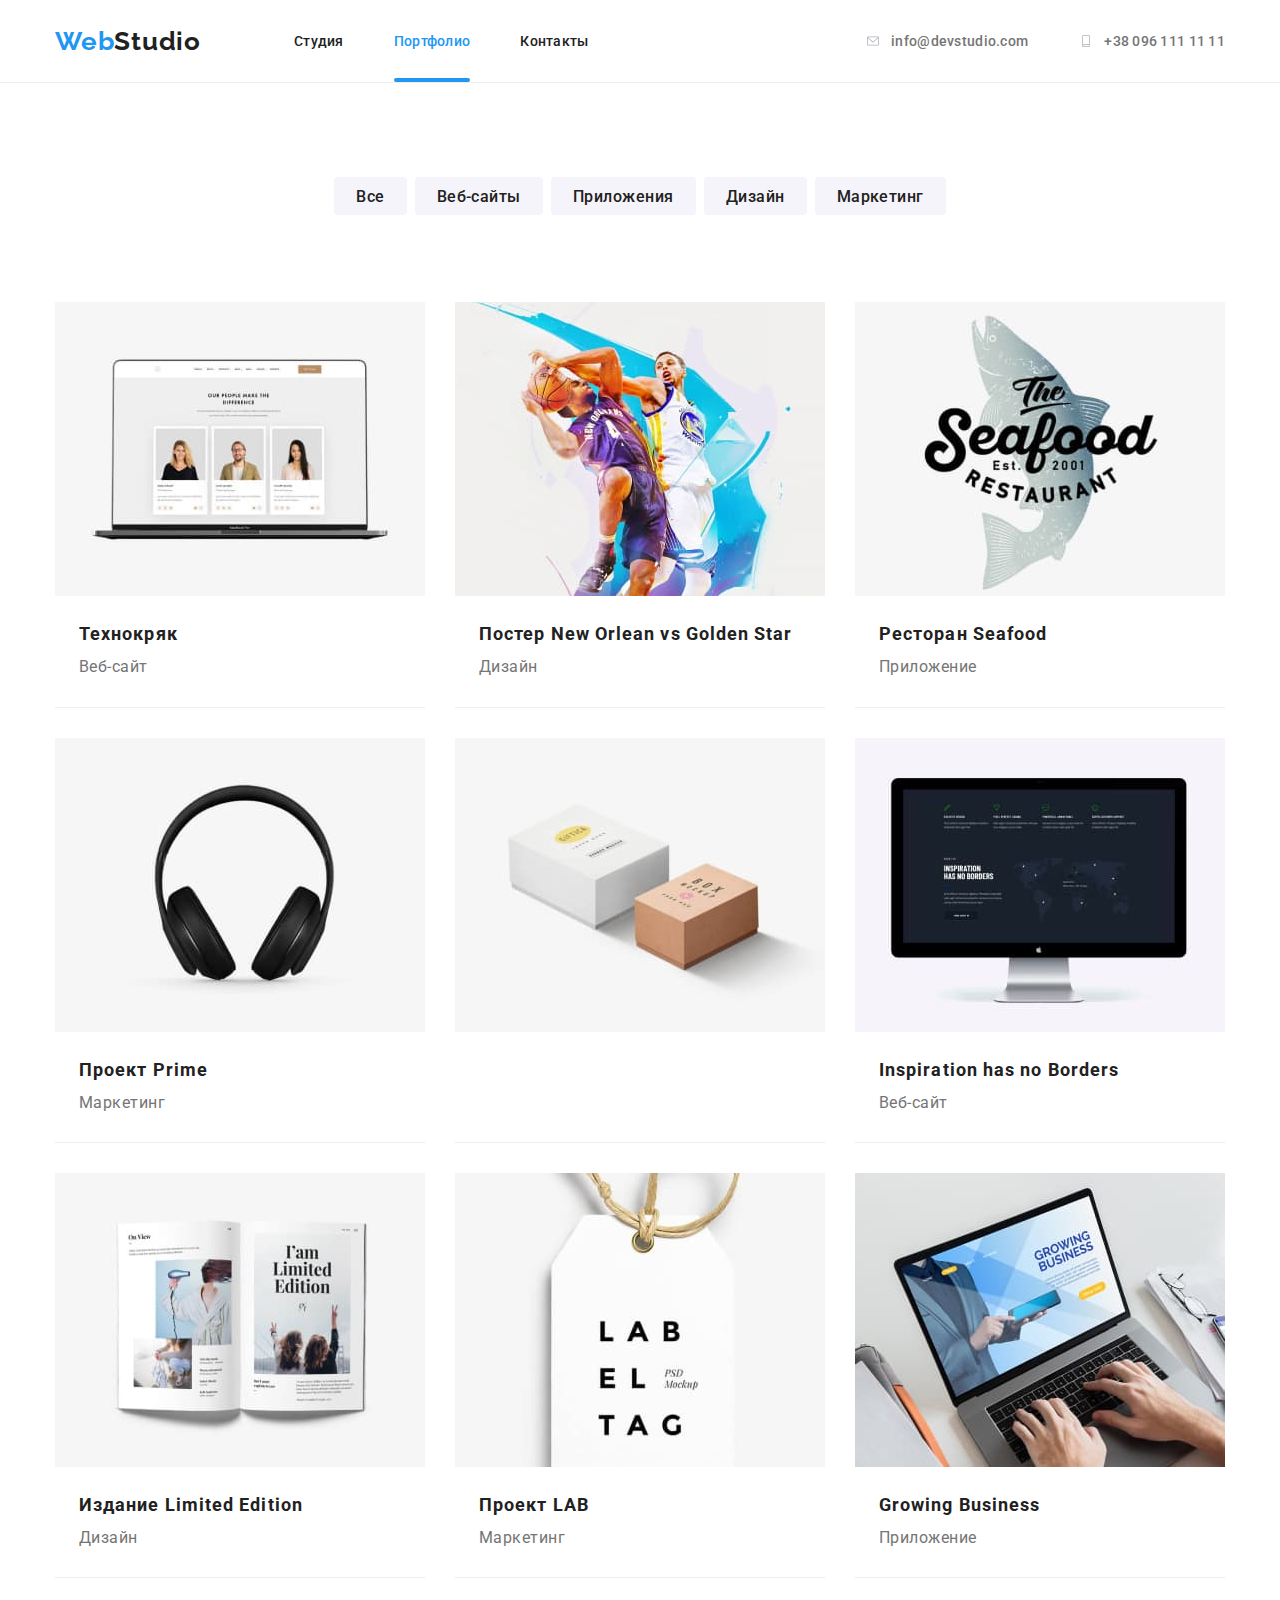
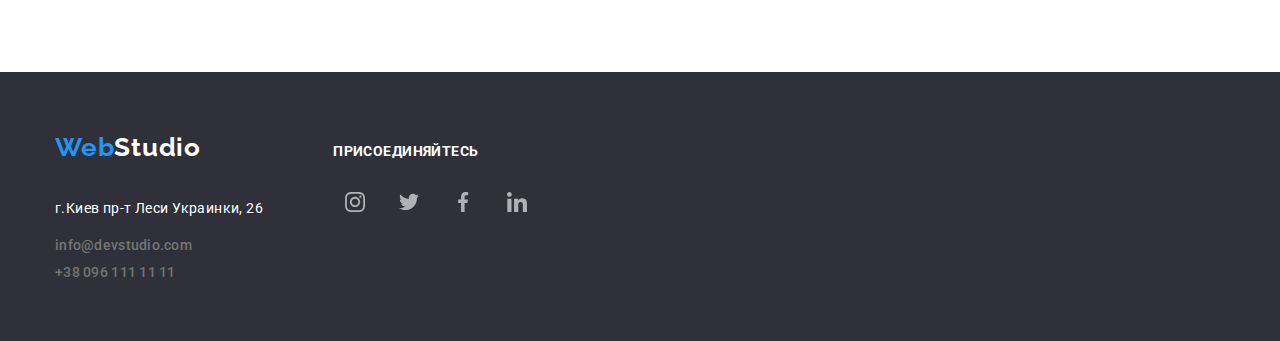
==== portfolio.html @ b76f20f3 "created basics, added svg" ====
<!DOCTYPE html>
<html lang="en">

<head>
  <meta charset="UTF-8">
  <meta http-equiv="X-UA-Compatible" content="IE=edge">
  <meta name="viewport" content="width=device-width, initial-scale=1.0">
  <title>Portfolio</title>
  <link rel="preconnect" href="https://fonts.gstatic.com">
  <link href="https://fonts.googleapis.com/css2?family=Raleway:wght@700&family=Roboto:wght@400;500;700;900&display=swap"
    rel="stylesheet">
  <link rel="stylesheet" href="https://cdnjs.cloudflare.com/ajax/libs/modern-normalize/1.0.0/modern-normalize.min.css">
  <link rel="stylesheet" href="./css/styles.css">

</head>

<body>
  <!-- ==========HEADER========== -->
  <header class="header">
    <div class="container">
      <!-- =============HEADER-NAVIGATION============= -->
      <nav class="site-nav">
        <a class="header-logo link" href="./index.html"><span class="accent-logo">Web</span>Studio</a>
        <ul class="site-nav-list list">
          <li class="site-nav-list-item"><a href="./index.html" class="site-nav-list-link link">Студия</a>
          </li>
          <li class="site-nav-list-item"><a href="./portfolio.html"
              class="site-nav-list-link link current">Портфолио</a>
          </li>
          <li class="site-nav-list-item"><a href="" class="site-nav-list-link link">Контакты</a></li>
        </ul>
      </nav>
      <!--=============HEADER-CONTACTS-NAV=================-->
      <div>
        <ul class="contacts-nav list">
          <li class="contacts-nav-item" lang="en"><a class="contacts-nav-link link"
              href="mailto:info@devstudio.com">info@devstudio.com
              <svg class="icon-envelope">
                <use href="./img/icons.svg#envelope"></use>
              </svg>
            </a></li>
          <li class="contacts-nav-item"><a class="contacts-nav-link link" href="tel:+380961111111">+38 096 111
              11 11
              <svg class="icon-smartphone">
                <use href="./img/icons.svg#smartphone"></use>
              </svg>
            </a></li>
        </ul>
      </div>
    </div>
  </header>

  <main class="portfolio-page">

    <section class="portfolio-projects section">
      <div class="container">
        <!-- ==============PORTFOLIO-BUTTONS=============== -->
        <ul class="radiobuttons-list">
          <li class="radiobuttons-list-item"><button class="portfolio-button" type="button">Все</button></li>
          <li class="radiobuttons-list-item"><button class="portfolio-button" type="button">Веб-сайты</button>
          </li>
          <li class="radiobuttons-list-item"><button class="portfolio-button" type="button">Приложения</button></li>
          <li class="radiobuttons-list-item"><button class="portfolio-button" type="button">Дизайн</button>
          </li>
          <li class="radiobuttons-list-item"><button class="portfolio-button" type="button">Маркетинг</button>
          </li>
        </ul>

        <!-- ==============PORTFOLIO-PROJECTS=============== -->
        <!-- заголовок спрячется, но добавить aria label -->
        <h1 class="portfolio-title is-hidden">Наши работы</h1>
        <ul class="portfolio-projects-list list">
          <li class="portfolio-projects-list-item">
            <a class="portfolio-project-card-link link" href="">
              <div class="portfolio-thumb">
                <img class="portfolio-project-photo" src="./img/img_porfolio/img01.jpg" alt="вебсайт Технокряк"
                  width="370">
                <div class="overlay">
                  <p class="overlay-text">Технокряк это современная площадка распространения коронавируса. Компании
                    используют эту платформу для цифрового шпионажа и атак на защищённые сервера конкурентов.</p>
                </div>
              </div>
              <div class="portfolio-project-card-text">
                <h2 class="project-title">Технокряк</h2>
                <p class="project-description">Веб-сайт</p>
              </div>
            </a>
          </li>
          <li class="portfolio-projects-list-item">
            <a class="portfolio-project-card-link link" href="">
              <div class="portfolio-thumb">
                <img class="portfolio-project-photo" src="./img/img_porfolio/img02.jpg" alt="дизайн постера New Orlean"
                  width="370">
                <div class="overlay">
                  <p class="overlay-text">Технокряк это современная площадка распространения коронавируса. Компании
                    используют эту платформу для цифрового шпионажа и атак на защищённые сервера конкурентов.</p>
                </div>
              </div>
              <div class="portfolio-project-card-text">
                <h2 class="project-title">Постер New Orlean vs Golden Star</h2>
                <p class="project-description">Дизайн</p>
              </div>
            </a>
          </li>
          <li class="portfolio-projects-list-item">
            <a class="portfolio-project-card-link link" href="">
              <div class="portfolio-thumb">
                <img class="portfolio-project-photo" src="./img/img_porfolio/img03.jpg"
                  alt="приложение ресторана Seafood" width="370">
                <div class="overlay">
                  <p class="overlay-text">Технокряк это современная площадка распространения коронавируса. Компании
                    используют эту платформу для цифрового шпионажа и атак на защищённые сервера конкурентов.</p>
                </div>
              </div>
              <div class="portfolio-project-card-text">
                <h2 class="project-title">Ресторан Seafood</h2>
                <p class="project-description">Приложение</p>
              </div>
            </a>
          </li>
          <li class="portfolio-projects-list-item">
            <a class="portfolio-project-card-link link" href="">
              <div class="portfolio-thumb">
                <img class="portfolio-project-photo" src="./img/img_porfolio/img04.jpg" alt="маркетинг проекта Prime"
                  width="370">
                <div class="overlay">
                  <p class="overlay-text">Технокряк это современная площадка распространения коронавируса. Компании
                    используют эту платформу для цифрового шпионажа и атак на защищённые сервера конкурентов.</p>
                </div>
              </div>
              <div class="portfolio-project-card-text">
                <h2 class="project-title">Проект Prime</h2>
                <p class="project-description">Маркетинг</p>
              </div>
            </a>
          </li>
          <li class="portfolio-projects-list-item">
            <a class="portfolio-project-card-link link" href="">
              <div class="portfolio-thumb">
                <img class="portfolio-project-photo" src="./img/img_porfolio/img05.jpg" alt="приложение Boxes"
                  width="370">
                <div class="overlay">
                  <p class="overlay-text">Технокряк это современная площадка распространения коронавируса. Компании
                    используют эту платформу для цифрового шпионажа и атак на защищённые сервера конкурентов.</p>
                </div>
                <div class="portfolio-project-card-text">
                  <h2 class="project-title">Проект Boxes</h2>
                  <p class="project-description">Приложение</p>
                </div>
              </div>
            </a>
          </li>
          <li class="portfolio-projects-list-item">
            <a class="portfolio-project-card-link link" href="">
              <div class="portfolio-thumb">
                <img class="portfolio-project-photo" src="./img/img_porfolio/img06.jpg" alt="вебсайт Inspiration"
                  width="370">
                <div class="overlay">
                  <p class="overlay-text">Технокряк это современная площадка распространения коронавируса. Компании
                    используют эту платформу для цифрового шпионажа и атак на защищённые сервера конкурентов.</p>
                </div>
              </div>
              <div class="portfolio-project-card-text">
                <h2 class="project-title">Inspiration has no Borders</h2>
                <p class="project-description">Веб-сайт</p>
              </div>
            </a>
          </li>
          <li class="portfolio-projects-list-item">
            <a class="portfolio-project-card-link link" href="">
              <div class="portfolio-thumb">
                <img class="portfolio-project-photo" src="./img/img_porfolio/img07.jpg"
                  alt="дизайн издания Limited Edition" width="370">
                <div class="overlay">
                  <p class="overlay-text">Технокряк это современная площадка распространения коронавируса. Компании
                    используют эту платформу для цифрового шпионажа и атак на защищённые сервера конкурентов.</p>
                </div>
              </div>
              <div class="portfolio-project-card-text">
                <h2 class="project-title">Издание Limited Edition</h2>
                <p class="project-description">Дизайн</p>
              </div>
            </a>
          </li>
          <li class="portfolio-projects-list-item">
            <a class="portfolio-project-card-link link" href="">
              <div class="portfolio-thumb">
                <img class="portfolio-project-photo" src="./img/img_porfolio/img08.jpg" alt="маркетинг проекта LAB"
                  width="370">
                <div class="overlay">
                  <p class="overlay-text">Технокряк это современная площадка распространения коронавируса. Компании
                    используют эту платформу для цифрового шпионажа и атак на защищённые сервера конкурентов.</p>
                </div>
              </div>
              <div class="portfolio-project-card-text">
                <h2 class="project-title">Проект LAB</h2>
                <p class="project-description">Маркетинг</p>
              </div>
            </a>
          </li>
          <li class="portfolio-projects-list-item">
            <a class="portfolio-project-card-link link" href="">
              <div class="portfolio-thumb">
                <img class="portfolio-project-photo" src="./img/img_porfolio/img09.jpg"
                  alt="приложение Growing Business" width="370">
                <div class="overlay">
                  <p class="overlay-text">Технокряк это современная площадка распространения коронавируса. Компании
                    используют эту платформу для цифрового шпионажа и атак на защищённые сервера конкурентов.</p>
                </div>
              </div>
              <div class="portfolio-project-card-text">
                <h2 class="project-title">Growing Business</h2>
                <p class="project-description">Приложение</p>
              </div>
            </a>
          </li>
        </ul>
      </div>
    </section>
  </main>

  <!-- ==========FOOTER============== -->

  <footer class="footer">
    <div class="container">
      <div class="footer-wrapper">
        <div class="left-side">
          <a class="footer-logo link" href="./index.html"><span class="accent-logo">Web</span>Studio</a>
          <address lang="ru">
            <ul class="footer-links list">
              <li class="footer-links-item"><a class="footer-address link"
                  href="https://www.google.com/maps/place/%D0%B1%D1%83%D0%BB.+%D0%9B%D0%B5%D1%81%D0%B8+%D0%A3%D0%BA%D1%80%D0%B0%D0%B8%D0%BD%D0%BA%D0%B8,+26,+%D0%9A%D0%B8%D0%B5%D0%B2,+02000/@50.4265807,30.5361971,17z/data=!3m1!4b1!4m5!3m4!1s0x40d4cf0e033ecbe9:0x57a4dffefec77da0!8m2!3d50.4265807!4d30.5383859"
                  target="_blank">г.Киев
                  пр-т Леси Украинки, 26</a></li>
              <li class="footer-links-item"><a class="footer-links-link link"
                  href="mailto:info@devstudio.com">info@devstudio.com</a></li>
              <li class="footer-links-item"><a class="footer-links-link link" href="tel:+380961111111">+38 096 111 11
                  11</a></li>
            </ul>
          </address>
        </div>
        <div class="right-side">
          <div class="join-us">
            <p class="join-us-slogan">присоединяйтесь</p>
            <ul class="social-links-list list">
              <li class="social-links-list-item">
                <svg class="social-links-icon">
                  <use href="./img/icons.svg#instagram"></use>
                </svg>
              </li>
              <li class="social-links-list-item">
                <svg class="social-links-icon">
                  <use href="./img/icons.svg#twitter"></use>
                </svg>
              </li>
              <li class="social-links-list-item">
                <svg class="social-links-icon">
                  <use href="./img/icons.svg#facebook"></use>
                </svg>
              </li>
              <li class="social-links-list-item">
                <svg class="social-links-icon">
                  <use href="./img/icons.svg#linkedin"></use>
                </svg>
              </li>
            </ul>
          </div>
        </div>
      </div>
    </div>
  </footer>
</body>

</html>
---- css/styles.css ----
:root {
  --primary-text-color: #212121;
  --secondary-text-color: #757575;
  --accent-color: #2196f3;
  --white-color: #ffffff;
  --primary-font-family: "Roboto", sans-serif;
  --primary-font-style: normal;
  --secondary-bg-color: #f5f4fa;
  --basic-icon-color: #afb1b8;
}

/* main css */
h1,
h2,
h3,
h4,
h5,
h6,
p {
  margin: 0;
}

ul,
ol {
  padding: 0;
  margin: 0;
}

img {
  display: block;
}

.list {
  list-style: none;
}

.link {
  text-decoration: none;
  cursor: pointer;
}

body {
  background-color: var(--white-color);
  color: var(--primary-text-color);
  font-family: var(--primary-font-family);
  font-style: var(--primary-font-style);
  /* padding-top: высота шапки 82,4px*/
}

/* ==========COMPONENTS============ */
/* ========BUTTON=========== */
.button {
  display: block;
  cursor: pointer;
  min-width: 200px;
  min-height: 50px;
  background-color: var(--accent-color);
  color: #ffffff;
  text-align: center;
  border: none;
  border-radius: 3px;
  font-size: 16px;
  font-weight: 700;
  line-height: 1.88;
  letter-spacing: 0.06em;
  margin: 0 auto;
  transition: color 250ms cubic-bezier(0.4, 0, 0.2, 1);
}
.button:hover,
.button:focus {
  color: #000000;
}
/* ========end of BUTTON=========== */
/* ========LOGO=========== */
.header-logo,
.accent-logo,
.footer-logo {
  font-family: "Raleway", sans-serif;
  font-weight: 700;
  font-size: 26px;
  line-height: 1.2;
  letter-spacing: 0.03em;
}
.header-logo {
  color: var(--primary-text-color);
  padding-top: 24px;
  padding-bottom: 24px;
  margin-right: 93px;
}
.footer-logo {
  display: inline-block;
  color: var(--white-color);
  margin-bottom: 33px;
}
.accent-logo {
  color: var(--accent-color);
}
/* ========end of LOGO=========== */

.container {
  width: 1200px;
  padding-left: 15px;
  padding-right: 15px;
  margin-left: auto;
  margin-right: auto;
}
.section {
  padding-top: 94px;
  padding-bottom: 94px;
}
/* ==========end of COMPONENTS============ */

/* =========HEADER=========== */

.header {
  /* position: fixed;
  width: 100%;
  top: 0;
  left: 0; */
  background-color: var(--white-color);
  margin: 0;
  border-bottom: 1px solid #ececec;
}
.header .container {
  display: flex;
  align-items: center;
  justify-content: space-between;
}

/* ======HEADER-NAVIGATION======= */
.site-nav,
.site-nav-list,
.contacts-nav {
  display: flex;
  align-items: center;
}
.site-nav-list {
  justify-content: space-between;
}
.site-nav-list-item {
  padding-top: 32px;
  padding-bottom: 32px;
}
.site-nav-list-link {
  color: var(--primary-text-color);
  font-weight: 500;
  font-size: 14px;
  line-height: 1.1;
  letter-spacing: 0.02em;
  transition: color 250ms cubic-bezier(0.4, 0, 0.2, 1);
}
.site-nav-list-item:not(:last-child) {
  margin-right: 50px;
}
.site-nav-list-link:hover,
.site-nav-list-link:focus {
  color: var(--accent-color);
}
.site-nav-list-link.current {
  color: var(--accent-color);
}
.site-nav-list-link.current:active {
  color: var(--accent-color);
}
.site-nav-list-item {
  position: relative;
}
.site-nav-list-link .current {
  display: inline-block;
}
.current::after {
  content: "";
  display: block;
  width: 100%;
  height: 4px;
  border-radius: 2px;
  background-color: var(--accent-color);
  position: absolute;
  bottom: 0;
}
/* ======end of HEADER-NAVIGATION======= */

/* ======HEADER CONTACTS-NAV======= */
.contacts-nav-link {
  display: inline-block;
  align-items: center;
  color: var(--secondary-text-color);
  font-weight: 500;
  font-size: 14px;
  line-height: 1.1;
  letter-spacing: 0.02em;
  transition: color 250ms cubic-bezier(0.4, 0, 0.2, 1),
    fill 250ms cubic-bezier(0.4, 0, 0.2, 1);
}
.contacts-nav-link:hover,
.contacts-nav-link:focus {
  color: var(--accent-color);
}
.contacts-nav-link:hover .icon-envelope,
.contacts-nav-link:focus .icon-envelope {
  fill: var(--accent-color);
}
.contacts-nav-link:hover .icon-smartphone,
.contacts-nav-link:focus .icon-smartphone {
  fill: var(--accent-color);
}
.contacts-nav-item:not(:last-child) {
  margin-right: 50px;
}
.icon-envelope {
  display: inline-block;
  width: 16px;
  height: 12px;
  fill: var(--basic-icon-color);
  margin-right: 10px;
}
.contacts-nav-link {
  display: flex;
  flex-direction: row-reverse;
  align-items: center;
  justify-content: center;
}
.icon-smartphone {
  display: inline-block;
  width: 16px;
  height: 12px;
  fill: var(--basic-icon-color);
  margin-right: 10px;
}

/* ======end of HEADER CONTACTS-NAV======= */
/* =========end of HEADER=========== */

/* ==========MAIN PAGE sections============== */
/* ==========HERO============ */
.hero-title,
.feature-title {
  text-transform: uppercase;
}
.hero {
  background-color: #2f303a;
  background-image: linear-gradient(
      rgba(47, 48, 58, 0.4),
      rgba(47, 48, 58, 0.4)
    ),
    url("../img/hero1600bg.jpg");
  background-repeat: no-repeat;
  background-position: center;
  background-size: cover;
  max-width: 1600px;
  background-origin: padding-box;
  margin: 0 auto;
}

.hero .container {
  padding-top: 200px;
  padding-bottom: 200px;
}
.hero-title {
  font-size: 44px;
  font-weight: 900;
  line-height: 1.4;
  letter-spacing: 0.06em;
  color: var(--white-color);
  margin-bottom: 30px;
  text-align: center;
}
.backdrop {
  cursor: not-allowed;
  display: flex;
  width: 100vw;
  height: 100vh;
  background-color: rgba(0, 0, 0, 0.1);
  border: 1px solid rgba(0, 0, 0, 0.1);
  position: fixed;
  top: 0;
  left: 0;
  z-index: 1;
}
.is-hidden {
  visibility: hidden;
  opacity: 0;
  pointer-events: none;
}
.modal {
  /* padding: 2rem 1rem; */
  position: absolute;
  left: 50%;
  top: 50%;
  transform: translate(-50%, -50%) scale(1);
  opacity: 1;
  box-sizing: border-box;
  width: 528px;
  height: 581px;
  border-radius: 4px;
  background-color: var(--white-color);
  cursor: pointer;
  box-shadow: 0px 2px 1px 0px rgba(0, 0, 0, 0.2);
  box-shadow: 0px 1px 1px 0px rgba(0, 0, 0, 0.14);
  box-shadow: 0px 1px 3px 0px rgba(0, 0, 0, 0.12);
  transition: tranform 250ms cubic-bezier(0.4, 0, 0.2, 1),
    opacity 150ms cubic-bezier(0.4, 0, 0.2, 1);
}
/* добавить scale + opacity при появлении modal */
.backdrop.is-hidden .modal {
  transform: translate(-50%, -50%) scale(0.5);
  opacity: 0;
}
.close-button {
  position: absolute;
  top: 8px;
  right: 8px;
  display: flex;
  align-items: center;
  justify-content: center;
  /* почему не центрируется??? */
  width: 30px;
  height: 30px;
  cursor: pointer;
  box-sizing: border-box;
  background: #ffffff;
  border: 1px solid rgba(0, 0, 0, 0.1);
  border-radius: 50%;
}
.close-button-icon {
  width: 18px;
  height: 18px;
  fill: rgba(0, 0, 0, 1);
}

/* =============FEATURES==================== */

.feature-section,
.about-section {
  background-color: var(--white-color);
}
.feature-list {
  display: flex;
  flex-direction: row;
  flex-wrap: wrap;
  align-items: center;
  margin-top: -30px;
  margin-left: -30px;
}
.feature-list-item {
  flex-basis: calc((100% - 4 * 30px) / 4);
  margin-top: 30px;
  margin-left: 30px;
}
.feature-section .section-title {
  display: none;
}
.section-title,
.feature-title {
  font-weight: 700;
  line-height: 1.2;
  letter-spacing: 0.03em;
}
.section-title {
  font-size: 36px;
  margin-bottom: 50px;
  text-align: center;
}
.feature-title {
  font-weight: 700;
  font-size: 14px;
  line-height: 1.2;
  letter-spacing: 0.03em;
  margin-bottom: 10px;
}
.feature-section .feature-description {
  margin: 0;
}
.feature-item-logo {
  display: block;
  width: 70px;
  height: 70px;
}
.feature-card-wrapper-top {
  display: flex;
  width: 100%;
  height: 120px;
  background-color: var(--secondary-bg-color);
  margin-bottom: 30px;
  align-items: center;
  justify-content: center;
  border-radius: 4px;
}
/* =============end of FEATURES==================== */
/* =============ABOUT==================== */
.about-list {
  display: flex;
  flex-wrap: wrap;
  margin-top: -30px;
  margin-left: -30px;
}
.about-list-item {
  position: relative;
  flex-basis: calc((100% - 3 * 30px) / 3);
  margin-top: 30px;
  margin-left: 30px;
}
.feature-section {
  padding-bottom: 0;
}
.card-text-box {
  position: absolute;
  left: 0;
  bottom: 0;
  display: flex;
  align-items: center;
  justify-content: center;
  width: 100%;
  height: 70px;
  z-index: 2;
  background-color: rgba(47, 48, 58, 0.8);
  filter: drop-shadow(0px 4px 4px rgba(0, 0, 0, 0.25));
}

.card-text {
  display: inline-block;
  font-weight: 700;
  font-size: 14px;
  line-height: 1.14;
  letter-spacing: 0.03em;
  text-transform: uppercase;
  color: var(--white-color);
}
/* =============end of ABOUT==================== */
/* =============OUR TEAM==================== */
.team-section {
  background-color: var(--secondary-bg-color);
}
.team-role,
.feature-description {
  color: var(--secondary-text-color);
  font-size: 14px;
  font-weight: 400;
  line-height: 1.7;
  letter-spacing: 0.03em;
}
.team-role {
  display: inline-block;
  font-size: 16px;
  margin: 0 0 16px 0;
}
.team-member-name {
  font-weight: 500;
  font-size: 16px;
  line-height: 1.2;
  letter-spacing: 0.03em;
  margin-bottom: 10px;
}
.our-team-list {
  display: flex;
  flex-wrap: wrap;
  margin-top: -30px;
  margin-left: -30px;
}
.our-team-list-item {
  flex-basis: calc((100% - 4 * 30px) / 4);
  margin-top: 30px;
  margin-left: 30px;
}
.member-card-text {
  padding-top: 30px;
  padding-bottom: 30px;
  text-align: center;
  background-color: var(--white-color);
}
.social-links-list-item {
  display: block;
  width: 44px;
  height: 44px;
  border: 1px solid transparent;
  border-radius: 50%;
  display: flex;
  align-items: center;
  justify-content: center;
  cursor: pointer;
  transition: background-color 250ms cubic-bezier(0.4, 0, 0.2, 1),
    border 250ms cubic-bezier(0.4, 0, 0.2, 1),
    fill 250ms cubic-bezier(0.4, 0, 0.2, 1);
}
.social-links-list-item:not(:last-child) {
  margin-right: 10px;
}
.social-links-icon {
  display: block;
  width: 20px;
  height: 20px;
  fill: var(--basic-icon-color);
}
.social-links-list-item:hover,
.social-links-list-item:focus {
  background-color: var(--accent-color);
  border: 1px solid transparent;
}
.social-links-list-item:hover .social-links-icon,
.social-links-list-item:focus .social-links-icon {
  fill: var(--white-color);
}

.social-links-list {
  display: inline-flex;
}
.our-team-list-item {
  filter: drop-shadow(0px 4px 4px rgba(0, 0, 0, 0.25));
}
/* =============end of OUR TEAM==================== */
/* =============OUR CLIENTS==================== */
.our-clients-list {
  display: flex;
  flex-direction: row;
  flex-wrap: nowrap;
  margin-left: -30px;
  margin-top: -30px;
}
.our-clients-list-item {
  border: 1px solid var(--basic-icon-color);
  border-radius: 4px;
  margin-left: 30px;
  margin-top: 30px;
}
.icon-logo {
  width: 170px;
  height: 90px;
  fill: var(--basic-icon-color);
  transition: fill 250ms cubic-bezier(0.4, 0, 0.2, 1);
}
.icon-logo:hover,
.icon-logo:focus {
  fill: var(--accent-color);
}
.our-clients-list-item {
  transition: border-color 250ms cubic-bezier(0.4, 0, 0.2, 1);
}
.our-clients-list-item:hover,
.our-clients-list-item:focus {
  border-color: var(--accent-color);
}

/* как отцентрировать иконки внутри бокса??? */
/* как сбросить лишние пиксели справа, которые есть сумма границ боксов? */

/* =============end of OUR CLIENTS==================== */

/* =============FOOTER==================== */
.footer {
  background-color: #2f303a;
  padding-top: 60px;
  padding-bottom: 60px;
}
.footer-address {
  display: inline-block;
  color: var(--white-color);
  font-style: var(--primary-font-style);
  font-size: 14px;
  font-weight: 400;
  line-height: 1.7;
  letter-spacing: 0.03em;
  margin-bottom: 8px;
  transition: color 250ms cubic-bezier(0.4, 0, 0.2, 1);
}
.footer-links-item:not(:last-child) {
  margin-bottom: 8px;
}
.footer-links-link {
  font-style: normal;
  color: var(--secondary-text-color);
  font-weight: 500;
  font-size: 14px;
  line-height: 1.1;
  letter-spacing: 0.02em;
  transition: color 250ms cubic-bezier(0.4, 0, 0.2, 1);
}
.footer-address:hover,
.footer-address:focus,
.footer-links-link:hover,
.footer-links-link:focus {
  color: var(--accent-color);
}
/* .footer-address:visited,
.footer-links-link:visited {
  color: var(--white-color);
} */
/* !!!!!!! - после открытия вебсайта в отдельном tab цвет остается accent, не белым. Что добавить? 
Когда добавляю :visited, пропадает hover&focus*/

.join-us-slogan {
  display: block;
  font-weight: 700;
  font-size: 14px;
  line-height: 1.1;
  letter-spacing: 0.03em;
  text-transform: uppercase;
  color: var(--white-color);
  margin-left: 70px;
  margin-bottom: 20px;
  margin-top: 12px;
}
.footer-wrapper {
  display: flex;
}
.join-us .social-links-list {
  margin-left: 70px;
}
.right-side {
  display: flex;
  flex-direction: column;
  justify-content: space-between;
  vertical-align: top;
}
/* ============END OF FOOTER=========== */
/* ==========END of MAIN PAGE sections============== */

/* ===========PORTFOLIO page============== */

.portfolio-page {
  background-color: var(--white-color);
  margin: 0;
}

/*========PORTFOLIO-BUTTONS==========  */

.radiobuttons-list {
  display: flex;
  justify-content: center;
  margin-bottom: 50px;
}
.radiobuttons-list-item {
  display: inline-block;
  padding: 0;
}
.radiobuttons-list-item:not(:last-child) {
  margin-right: 8px;
}
.portfolio-button {
  font-weight: 500;
  font-size: 16px;
  line-height: 1.6;
  letter-spacing: 0.03em;
  color: var(--primary-text-color);
  background-color: var(--secondary-bg-color);
  border: none;
  border-radius: 4px;
  min-height: 38px;
  padding: 6px 22px;
  transition: color 250ms cubic-bezier(0.4, 0, 0.2, 1),
    background-color 250ms cubic-bezier(0.4, 0, 0.2, 1);
}
.portfolio-button:hover,
.portfolio-button:focus {
  color: var(--white-color);
  background-color: var(--accent-color);
}
/*========end of PORTFOLIO-BUTTONS==========  */
/*========PORTFOLIO-PROJECTS==========  */
.portfolio-projects-list {
  display: flex;
  flex-wrap: wrap;
  margin-left: -30px;
  margin-top: -30px;
  margin-right: -30px;
}
.portfolio-projects-list-item {
  width: 370px;
  margin-left: 30px;
  margin-top: 30px;
  border-bottom: 1px solid #eeeeee;
  transition: filter 250ms cubic-bezier(0.4, 0, 0.2, 1);
}

.portfolio-projects-list-item:hover,
.portfolio-projects-list-item:focus {
  filter: drop-shadow(0px 4px 4px rgba(0, 0, 0, 0.25));
}

.portfolio-project-card-text {
  padding: 20px 24px;
  background-color: var(--white-color);
}
.project-title {
  font-weight: 700;
  font-size: 18px;
  line-height: 2;
  color: var(--primary-text-color);
  letter-spacing: 0.06em;
}
.project-description {
  font-weight: 400;
  font-size: 16px;
  line-height: 1.9;
  color: var(--secondary-text-color);
  letter-spacing: 0.03em;
  margin-bottom: 4px;
}

.portfolio-thumb {
  position: relative;
  width: 370px;
  height: 294px;
  overflow: hidden;
}
.overlay {
  display: block;
  position: absolute;
  top: 100%;
  left: 0;
  width: 100%;
  height: 100%;
  background-color: rgba(33, 150, 243, 0.9);
  z-index: 1;
  opacity: 0;
  transition: opacity 250ms cubic-bezier(0.4, 0, 0.2, 1),
    transform 250ms cubic-bezier(0.4, 0, 0.2, 1);
}
.overlay-text {
  display: block;
  font-size: 18px;
  font-weight: 400;
  line-height: 1.56;
  letter-spacing: 0.03em;
  color: var(--white-color);
  position: absolute;
  top: 0;
  left: 0;
  width: 370px;
  height: 294px;
  text-align: start;
  padding: 63px 24px;
}
.portfolio-projects-list-item:hover .overlay {
  opacity: 1;
  transform: translateY(-100%);
}
.portfolio-projects-list-item:focus .overlay {
  opacity: 1;
}

/* ===========END of PORTFOLIO page============== */
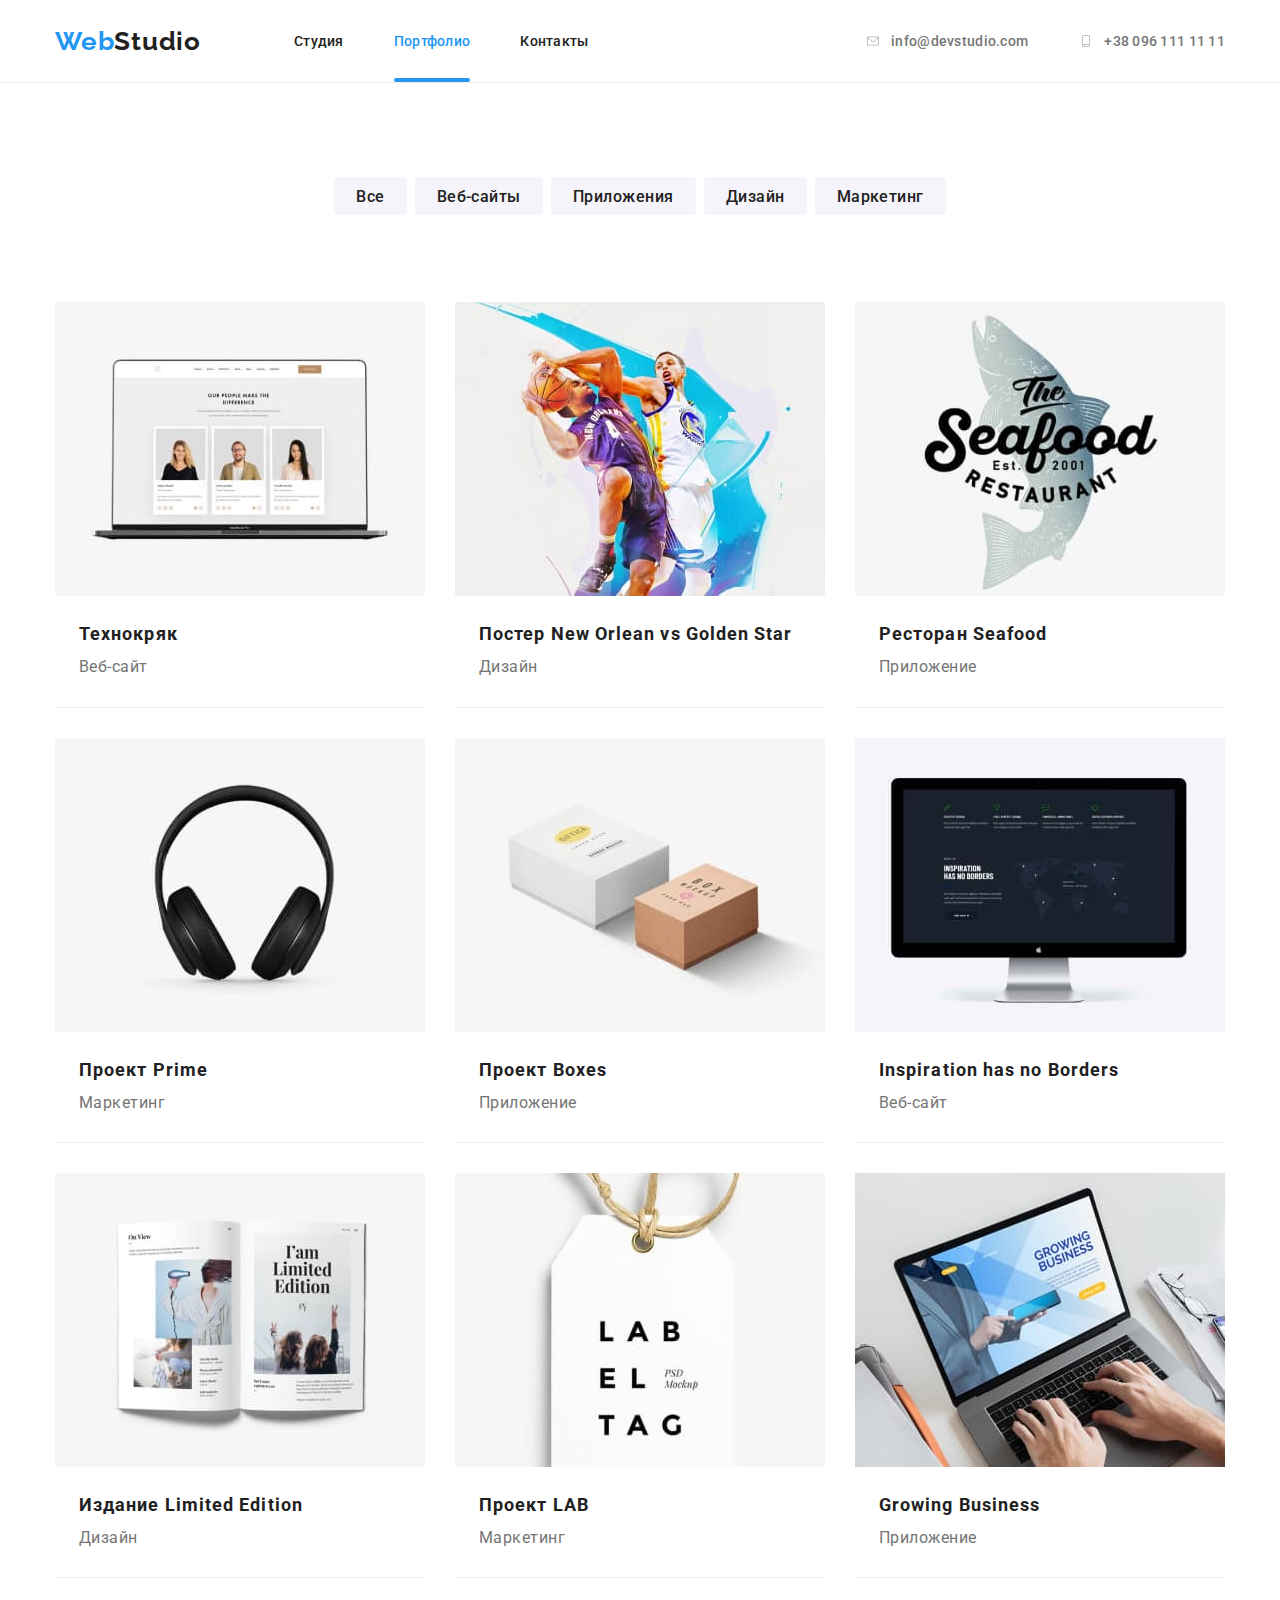
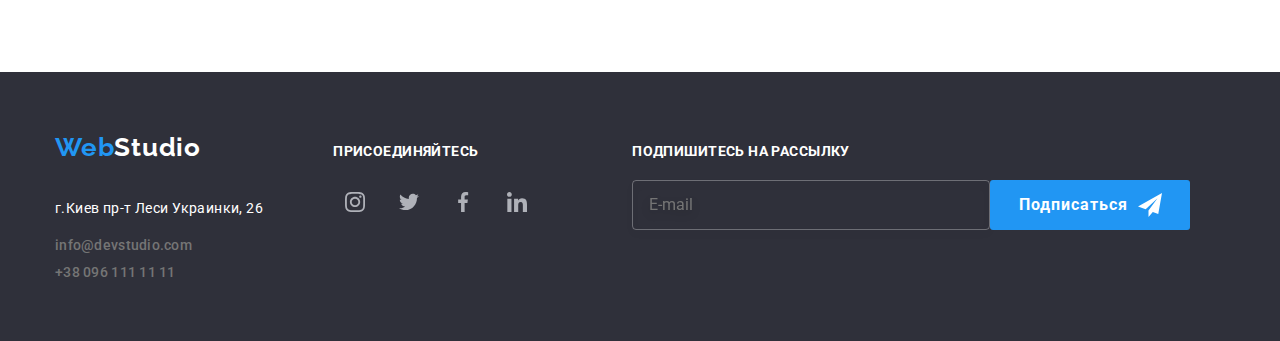
==== commit 4bbab715: "finalized modal & footer forms" ====
--- a/portfolio.html
+++ b/portfolio.html
@@ -143,10 +143,10 @@
                   <p class="overlay-text">Технокряк это современная площадка распространения коронавируса. Компании
                     используют эту платформу для цифрового шпионажа и атак на защищённые сервера конкурентов.</p>
                 </div>
-                <div class="portfolio-project-card-text">
-                  <h2 class="project-title">Проект Boxes</h2>
-                  <p class="project-description">Приложение</p>
-                </div>
+              </div>
+              <div class="portfolio-project-card-text">
+                <h2 class="project-title">Проект Boxes</h2>
+                <p class="project-description">Приложение</p>
               </div>
             </a>
           </li>
@@ -224,6 +224,7 @@
   <footer class="footer">
     <div class="container">
       <div class="footer-wrapper">
+
         <div class="left-side">
           <a class="footer-logo link" href="./index.html"><span class="accent-logo">Web</span>Studio</a>
           <address lang="ru">
@@ -239,6 +240,7 @@
             </ul>
           </address>
         </div>
+
         <div class="right-side">
           <div class="join-us">
             <p class="join-us-slogan">присоединяйтесь</p>
@@ -265,6 +267,23 @@
               </li>
             </ul>
           </div>
+        </div>
+        <!-- =========SUBSCRIBE-INPUT-FORM=========== -->
+        <div class="subscribe-input">
+          <p class="subscribe-slogan join-us-slogan">подпишитесь на рассылку</p>
+
+          <form action="#" class="subscribe-form">
+
+            <label>
+              <input class="input-placeholder" type="email" name="email" placeholder="E-mail" />
+            </label>
+
+            <button type="submit" class="submit-btn button">Подписаться
+              <svg class="submit-icon">
+                <use href="./img/icons.svg#send"></use>
+              </svg>
+            </button>
+          </form>
         </div>
       </div>
     </div>
--- a/css/styles.css
+++ b/css/styles.css
@@ -44,7 +44,7 @@
   color: var(--primary-text-color);
   font-family: var(--primary-font-family);
   font-style: var(--primary-font-style);
-  /* padding-top: высота шапки 82,4px*/
+  /* при fixed header padding-top: высота шапки 82,4px*/
 }
 
 /* ==========COMPONENTS============ */
@@ -265,6 +265,8 @@
   margin-bottom: 30px;
   text-align: center;
 }
+
+/* =======BACKDROP & MODAL========= */
 .backdrop {
   cursor: not-allowed;
   display: flex;
@@ -287,11 +289,12 @@
   position: absolute;
   left: 50%;
   top: 50%;
-  transform: translate(-50%, -50%) scale(1);
+  transform: translate(-50%, -50%);
   opacity: 1;
   box-sizing: border-box;
   width: 528px;
   height: 581px;
+  padding: 40px;
   border-radius: 4px;
   background-color: var(--white-color);
   cursor: pointer;
@@ -299,11 +302,11 @@
   box-shadow: 0px 1px 1px 0px rgba(0, 0, 0, 0.14);
   box-shadow: 0px 1px 3px 0px rgba(0, 0, 0, 0.12);
   transition: tranform 250ms cubic-bezier(0.4, 0, 0.2, 1),
-    opacity 150ms cubic-bezier(0.4, 0, 0.2, 1);
-}
-/* добавить scale + opacity при появлении modal */
+    opacity 250ms cubic-bezier(0.4, 0, 0.2, 1);
+  z-index: 5;
+}
 .backdrop.is-hidden .modal {
-  transform: translate(-50%, -50%) scale(0.5);
+  transform: translate(-50%, -50%);
   opacity: 0;
 }
 .close-button {
@@ -313,7 +316,6 @@
   display: flex;
   align-items: center;
   justify-content: center;
-  /* почему не центрируется??? */
   width: 30px;
   height: 30px;
   cursor: pointer;
@@ -326,7 +328,166 @@
   width: 18px;
   height: 18px;
   fill: rgba(0, 0, 0, 1);
-}
+  transition: fill 250ms cubic-bezier(0.4, 0, 0.2, 1);
+}
+.close-button:hover .close-button-icon,
+.close-button:focus .close-button-icon {
+  fill: var(--accent-color);
+}
+/* =======end of BACKDROP & MODAL======== */
+/* ============MODAL-FORM-DETAILS========= */
+.modal-form {
+  display: flex;
+  flex-direction: column;
+  margin-bottom: 0;
+  box-sizing: border-box;
+}
+.modal-form-slogan {
+  margin-bottom: 12px;
+  font-weight: 700;
+  font-size: 20px;
+  line-height: 1.15;
+  text-align: center;
+  letter-spacing: 0.03em;
+  color: #212121;
+}
+.input-textarea {
+  width: 100%;
+  height: 40px;
+  border: 1px solid rgba(33, 33, 33, 0.2);
+  box-sizing: border-box;
+  border-radius: 4px;
+  padding-left: 42px;
+  transition: fill 250ms cubic-bezier(0.4, 0, 0.2, 1);
+}
+.input-textarea-wrapper {
+  position: relative;
+}
+.modal-form-icon {
+  position: absolute;
+  top: 36px;
+  left: 0;
+  width: 18px;
+  height: 18px;
+  margin-left: 12px;
+  fill: #212121;
+  transition: fill 250ms cubic-bezier(0.4, 0, 0.2, 1);
+}
+.input-textarea:focus {
+  outline: none;
+  border-color: var(--accent-color);
+}
+.input-textarea:focus + .modal-form-icon {
+  fill: var(--accent-color);
+}
+.label-name {
+  display: inline-block;
+  font-weight: 400;
+  font-size: 12px;
+  line-height: 1.17;
+  letter-spacing: 0.01em;
+  color: var(--secondary-text-color);
+  margin-bottom: 4px;
+  margin-top: 10px;
+}
+.name-top {
+  margin-top: 0;
+}
+.comment-textarea::placeholder {
+  font-weight: 400;
+  font-size: 12px;
+  line-height: 1.67;
+  letter-spacing: 0.01em;
+  color: rgba(117, 117, 117, 0.5);
+}
+.comment-textarea {
+  width: 100%;
+  height: 120px;
+  padding: 12px 16px;
+  resize: none;
+  border: 1px solid rgba(33, 33, 33, 0.2);
+  box-sizing: border-box;
+  border-radius: 4px;
+}
+/* ======MODAL-CHECKBOX======== */
+.license-checkbox-text {
+  display: inline-block;
+  font-weight: 400;
+  font-size: 14px;
+  line-height: 1.71;
+  letter-spacing: 0.03em;
+  color: var(--secondary-text-color);
+  margin-left: 8px;
+}
+.license-contract-link {
+  font-weight: 400;
+  font-size: 14px;
+  line-height: 1.71;
+  letter-spacing: 0.03em;
+  text-decoration-line: underline;
+  color: var(--accent-color);
+}
+
+.checkbox-area {
+  position: relative;
+  margin-top: 20px;
+  margin-bottom: 30px;
+}
+.visually-hidden {
+  position: absolute !important;
+  clip: rect(1px 1px 1px 1px); /* IE6, IE7 */
+  clip: rect(1px, 1px, 1px, 1px);
+  padding: 0 !important;
+  border: 0 !important;
+  height: 1px !important;
+  width: 1px !important;
+  overflow: hidden;
+}
+
+.checkbox-area::before {
+  margin-left: 15px;
+  content: "";
+  display: inline-block;
+  box-sizing: border-box;
+  width: 14px;
+  height: 14px;
+  background-color: white;
+  border: 2px solid black;
+  border-radius: 2px;
+}
+
+.check-box-icon {
+  position: absolute;
+  top: 2px;
+  left: 14px;
+  display: block;
+  width: 16px;
+  height: 15px;
+  z-index: 6;
+  /* opacity: 0; */
+}
+
+.license-checkbox:checked + .check-box-icon {
+  opacity: 1;
+}
+.license-checkbox:checked + .checkbox-area::before {
+  border-color: white;
+}
+
+/* подмена чекбокса не работает, не связан before */
+
+/* ======SUBMIT-BUTTON====== */
+.modal-form-button {
+  margin-bottom: 0;
+  transition: fill 250ms cubic-bezier(0.4, 0, 0.2, 1);
+}
+.modal-form-button:hover,
+.modal-form-button:focus {
+  background: #188ce8;
+  box-shadow: 0px 4px 4px rgba(0, 0, 0, 0.15);
+}
+/* =========end of MODAL FORM========= */
+/* ==============end of HERO=============== */
 
 /* =============FEATURES==================== */
 
@@ -492,20 +653,22 @@
   fill: var(--basic-icon-color);
 }
 .social-links-list-item:hover,
-.social-links-list-item:focus {
+.social-links-list-item:focus-within {
   background-color: var(--accent-color);
   border: 1px solid transparent;
 }
 .social-links-list-item:hover .social-links-icon,
-.social-links-list-item:focus .social-links-icon {
+.social-links-list-item:focus-within .social-links-icon {
   fill: var(--white-color);
 }
 
 .social-links-list {
   display: inline-flex;
 }
-.our-team-list-item {
-  filter: drop-shadow(0px 4px 4px rgba(0, 0, 0, 0.25));
+.member-card-text {
+  box-shadow: 0px 1px 3px rgba(0, 0, 0, 0.12), 0px 1px 1px rgba(0, 0, 0, 0.14),
+    0px 2px 1px rgba(0, 0, 0, 0.2);
+  border-radius: 0px 0px 4px 4px;
 }
 /* =============end of OUR TEAM==================== */
 /* =============OUR CLIENTS==================== */
@@ -517,31 +680,32 @@
   margin-top: -30px;
 }
 .our-clients-list-item {
+  display: flex;
+  justify-content: center;
+  align-items: center;
+  box-sizing: border-box;
+  width: 170px;
+  height: 90px;
   border: 1px solid var(--basic-icon-color);
   border-radius: 4px;
   margin-left: 30px;
   margin-top: 30px;
 }
 .icon-logo {
-  width: 170px;
-  height: 90px;
   fill: var(--basic-icon-color);
   transition: fill 250ms cubic-bezier(0.4, 0, 0.2, 1);
 }
-.icon-logo:hover,
-.icon-logo:focus {
+.our-clients-list-item:hover .icon-logo,
+.our-clients-list-item:focus-within .icon-logo {
   fill: var(--accent-color);
 }
 .our-clients-list-item {
   transition: border-color 250ms cubic-bezier(0.4, 0, 0.2, 1);
 }
 .our-clients-list-item:hover,
-.our-clients-list-item:focus {
+.our-clients-list-item:focus-within {
   border-color: var(--accent-color);
 }
-
-/* как отцентрировать иконки внутри бокса??? */
-/* как сбросить лишние пиксели справа, которые есть сумма границ боксов? */
 
 /* =============end of OUR CLIENTS==================== */
 
@@ -611,6 +775,62 @@
   justify-content: space-between;
   vertical-align: top;
 }
+.right-side .social-links-icon {
+  transition: background-color 250ms cubic-bezier(0.4, 0, 0.2, 1);
+}
+.right-side .social-links-list-item:hover .social-links-icon,
+.right-side .social-links-list-item:focus-within .social-links-icon {
+  fill: var(--white-color);
+}
+/* hover работает, focus (tab) на social links не идет */
+
+/* ============SUBSCRIBE-INPUT-FORM============= */
+.subscribe-slogan {
+  margin: 0;
+  margin-bottom: 20px;
+  padding-top: 12px;
+}
+.subscribe-input {
+  margin-left: 93px;
+}
+.subscribe-form {
+  display: flex;
+}
+.submit-btn {
+  position: relative;
+  padding-left: 29px;
+  text-align: start;
+}
+.submit-icon {
+  position: absolute;
+  top: 13px;
+  right: 28px;
+  bottom: 13px;
+  margin-left: 10px;
+  fill: var(--white-color);
+  width: 24px;
+  height: 24px;
+  transition: fill 250ms cubic-bezier(0.4, 0, 0.2, 1);
+}
+.submit-btn:hover .submit-icon,
+.submit-btn:focus-within .submit-icon {
+  fill: #000000;
+}
+
+.input-placeholder {
+  width: 358px;
+  height: 50px;
+  background-color: transparent;
+  border: 1px solid rgba(255, 255, 255, 0.3);
+  box-sizing: border-box;
+  filter: drop-shadow(0px 4px 4px rgba(0, 0, 0, 0.15));
+  border-radius: 4px;
+  padding-left: 16px;
+  padding-top: 15px;
+  padding-bottom: 15px;
+  color: var(--white-color);
+}
+
 /* ============END OF FOOTER=========== */
 /* ==========END of MAIN PAGE sections============== */
 
@@ -653,6 +873,8 @@
 .portfolio-button:focus {
   color: var(--white-color);
   background-color: var(--accent-color);
+  box-shadow: 0px 3px 1px rgba(0, 0, 0, 0.1), 0px 1px 2px rgba(0, 0, 0, 0.08),
+    0px 2px 2px rgba(0, 0, 0, 0.12);
 }
 /*========end of PORTFOLIO-BUTTONS==========  */
 /*========PORTFOLIO-PROJECTS==========  */
@@ -730,12 +952,9 @@
   text-align: start;
   padding: 63px 24px;
 }
-.portfolio-projects-list-item:hover .overlay {
+.portfolio-projects-list-item:hover .overlay,
+.portfolio-projects-list-item:focus-within .overlay {
   opacity: 1;
   transform: translateY(-100%);
 }
-.portfolio-projects-list-item:focus .overlay {
-  opacity: 1;
-}
-
 /* ===========END of PORTFOLIO page============== */
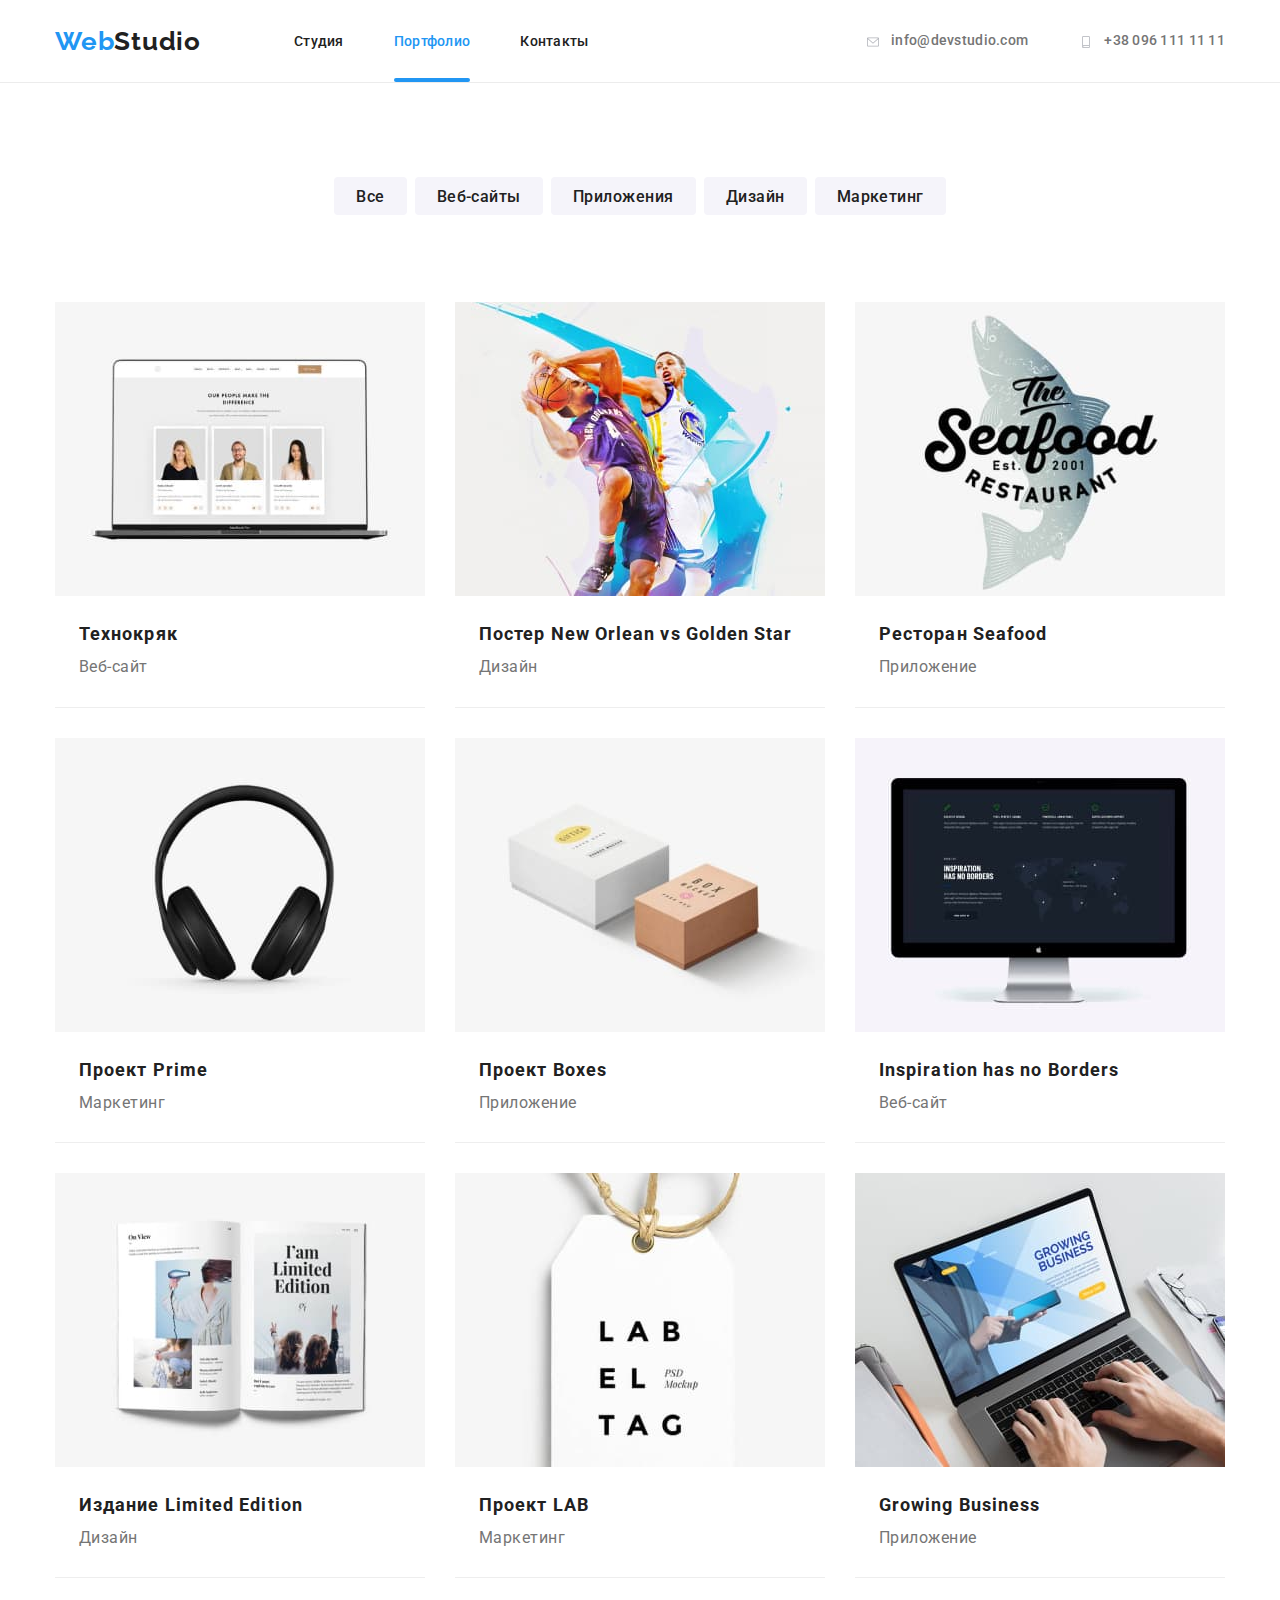
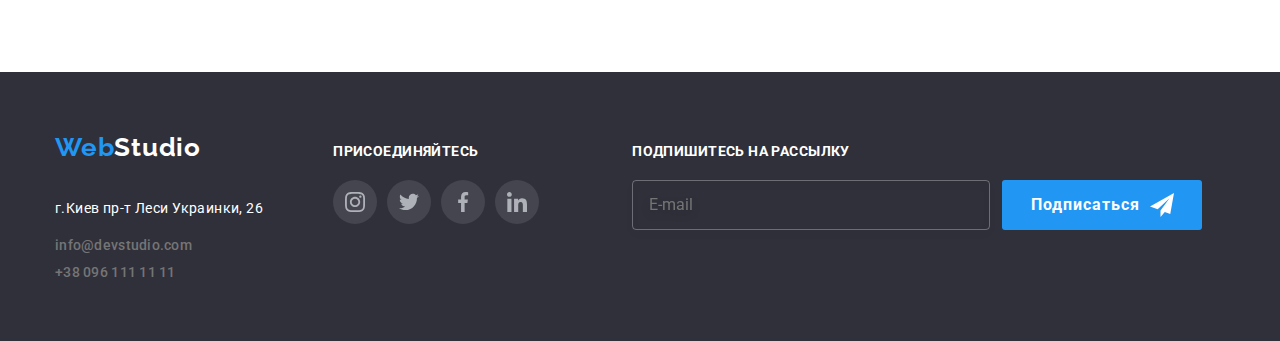
==== commit 2cdf9536: "added beauty to html, css&focus" ====
--- a/portfolio.html
+++ b/portfolio.html
@@ -35,13 +35,14 @@
         <ul class="contacts-nav list">
           <li class="contacts-nav-item" lang="en"><a class="contacts-nav-link link"
               href="mailto:info@devstudio.com">info@devstudio.com
-              <svg class="icon-envelope">
+              <svg class="contacts-nav-icon">
                 <use href="./img/icons.svg#envelope"></use>
               </svg>
             </a></li>
-          <li class="contacts-nav-item"><a class="contacts-nav-link link" href="tel:+380961111111">+38 096 111
+          <li class="contacts-nav-item">
+            <a class="contacts-nav-link link" href="tel:+380961111111">+38 096 111
               11 11
-              <svg class="icon-smartphone">
+              <svg class="contacts-nav-icon">
                 <use href="./img/icons.svg#smartphone"></use>
               </svg>
             </a></li>
@@ -57,13 +58,10 @@
         <!-- ==============PORTFOLIO-BUTTONS=============== -->
         <ul class="radiobuttons-list">
           <li class="radiobuttons-list-item"><button class="portfolio-button" type="button">Все</button></li>
-          <li class="radiobuttons-list-item"><button class="portfolio-button" type="button">Веб-сайты</button>
-          </li>
+          <li class="radiobuttons-list-item"><button class="portfolio-button" type="button">Веб-сайты</button></li>
           <li class="radiobuttons-list-item"><button class="portfolio-button" type="button">Приложения</button></li>
-          <li class="radiobuttons-list-item"><button class="portfolio-button" type="button">Дизайн</button>
-          </li>
-          <li class="radiobuttons-list-item"><button class="portfolio-button" type="button">Маркетинг</button>
-          </li>
+          <li class="radiobuttons-list-item"><button class="portfolio-button" type="button">Дизайн</button></li>
+          <li class="radiobuttons-list-item"><button class="portfolio-button" type="button">Маркетинг</button></li>
         </ul>
 
         <!-- ==============PORTFOLIO-PROJECTS=============== -->
@@ -220,74 +218,72 @@
   </main>
 
   <!-- ==========FOOTER============== -->
-
-  <footer class="footer">
-    <div class="container">
-      <div class="footer-wrapper">
-
-        <div class="left-side">
-          <a class="footer-logo link" href="./index.html"><span class="accent-logo">Web</span>Studio</a>
-          <address lang="ru">
-            <ul class="footer-links list">
-              <li class="footer-links-item"><a class="footer-address link"
-                  href="https://www.google.com/maps/place/%D0%B1%D1%83%D0%BB.+%D0%9B%D0%B5%D1%81%D0%B8+%D0%A3%D0%BA%D1%80%D0%B0%D0%B8%D0%BD%D0%BA%D0%B8,+26,+%D0%9A%D0%B8%D0%B5%D0%B2,+02000/@50.4265807,30.5361971,17z/data=!3m1!4b1!4m5!3m4!1s0x40d4cf0e033ecbe9:0x57a4dffefec77da0!8m2!3d50.4265807!4d30.5383859"
-                  target="_blank">г.Киев
-                  пр-т Леси Украинки, 26</a></li>
-              <li class="footer-links-item"><a class="footer-links-link link"
-                  href="mailto:info@devstudio.com">info@devstudio.com</a></li>
-              <li class="footer-links-item"><a class="footer-links-link link" href="tel:+380961111111">+38 096 111 11
-                  11</a></li>
-            </ul>
-          </address>
-        </div>
-
-        <div class="right-side">
-          <div class="join-us">
-            <p class="join-us-slogan">присоединяйтесь</p>
-            <ul class="social-links-list list">
-              <li class="social-links-list-item">
-                <svg class="social-links-icon">
-                  <use href="./img/icons.svg#instagram"></use>
-                </svg>
-              </li>
-              <li class="social-links-list-item">
-                <svg class="social-links-icon">
-                  <use href="./img/icons.svg#twitter"></use>
-                </svg>
-              </li>
-              <li class="social-links-list-item">
-                <svg class="social-links-icon">
-                  <use href="./img/icons.svg#facebook"></use>
-                </svg>
-              </li>
-              <li class="social-links-list-item">
-                <svg class="social-links-icon">
-                  <use href="./img/icons.svg#linkedin"></use>
-                </svg>
-              </li>
-            </ul>
-          </div>
-        </div>
-        <!-- =========SUBSCRIBE-INPUT-FORM=========== -->
-        <div class="subscribe-input">
-          <p class="subscribe-slogan join-us-slogan">подпишитесь на рассылку</p>
-
-          <form action="#" class="subscribe-form">
-
-            <label>
-              <input class="input-placeholder" type="email" name="email" placeholder="E-mail" />
-            </label>
-
-            <button type="submit" class="submit-btn button">Подписаться
-              <svg class="submit-icon">
-                <use href="./img/icons.svg#send"></use>
-              </svg>
-            </button>
-          </form>
-        </div>
-      </div>
+<footer class="footer">
+  <div class="container">
+    <div class="footer-wrapper">
+
+      <div class="address-block">
+        <a class="footer-logo link" href="./index.html"><span class="accent-logo">Web</span>Studio</a>
+        <address lang="ru">
+          <ul class="footer-address-list list">
+            <li class="footer-address-list-item"><a class="footer-address link"
+                href="https://www.google.com/maps/place/%D0%B1%D1%83%D0%BB.+%D0%9B%D0%B5%D1%81%D0%B8+%D0%A3%D0%BA%D1%80%D0%B0%D0%B8%D0%BD%D0%BA%D0%B8,+26,+%D0%9A%D0%B8%D0%B5%D0%B2,+02000/@50.4265807,30.5361971,17z/data=!3m1!4b1!4m5!3m4!1s0x40d4cf0e033ecbe9:0x57a4dffefec77da0!8m2!3d50.4265807!4d30.5383859"
+                target="_blank">г.Киев пр-т Леси Украинки, 26</a></li>
+            <li class="footer-address-list-item"><a class="footer-address-link link"
+                href="mailto:info@devstudio.com">info@devstudio.com</a></li>
+            <li class="footer-address-list-item"><a class="footer-address-link link" href="tel:+380961111111">+38 096
+                111 11 11</a></li>
+          </ul>
+        </address>
+      </div>
+      <!-- =========JOIN-BLOCK=========== -->
+      <div class="join-block">
+        <b class="join-block-slogan">присоединяйтесь</b>
+        <ul class="social-links-list list">
+          <li class="social-links-list-item">
+            <a href="" class="social-links-link link"><svg class="social-links-icon">
+                <use href="./img/icons.svg#instagram"></use>
+              </svg></a>
+          </li>
+          <li class="social-links-list-item">
+            <a href="" class="social-links-link link"><svg class="social-links-icon">
+                <use href="./img/icons.svg#twitter"></use>
+              </svg></a>
+          </li>
+          <li class="social-links-list-item">
+            <a href="" class="social-links-link link"><svg class="social-links-icon">
+                <use href="./img/icons.svg#facebook"></use>
+              </svg></a>
+          </li>
+          <li class="social-links-list-item">
+            <a href="" class="social-links-link link"><svg class="social-links-icon">
+                <use href="./img/icons.svg#linkedin"></use>
+              </svg></a>
+          </li>
+        </ul>
+      </div>
+
+      <!-- =========SUBSCRIBE-BLOCK-FORM=========== -->
+      <div class="subscribe-block">
+        <b class="subscribe-slogan">подпишитесь на рассылку</b>
+
+        <form action="#" class="subscribe-form">
+
+          <label>
+            <input class="subscribe-input" type="email" name="email" placeholder="E-mail" />
+          </label>
+
+          <button type="submit" class="submit-btn button">Подписаться
+            <svg class="submit-icon">
+              <use href="./img/icons.svg#send"></use>
+            </svg>
+          </button>
+        </form>
+      </div>
+
     </div>
-  </footer>
+  </div>
+</footer>
 </body>
 
 </html>--- a/css/styles.css
+++ b/css/styles.css
@@ -19,32 +19,37 @@
 p {
   margin: 0;
 }
-
 ul,
 ol {
   padding: 0;
   margin: 0;
 }
-
 img {
   display: block;
 }
-
 .list {
   list-style: none;
 }
-
 .link {
   text-decoration: none;
   cursor: pointer;
 }
-
 body {
   background-color: var(--white-color);
   color: var(--primary-text-color);
   font-family: var(--primary-font-family);
   font-style: var(--primary-font-style);
   /* при fixed header padding-top: высота шапки 82,4px*/
+}
+.visually-hidden {
+  position: absolute !important;
+  clip: rect(1px 1px 1px 1px); /* IE6, IE7 */
+  clip: rect(1px, 1px, 1px, 1px);
+  padding: 0 !important;
+  border: 0 !important;
+  height: 1px !important;
+  width: 1px !important;
+  overflow: hidden;
 }
 
 /* ==========COMPONENTS============ */
@@ -87,6 +92,9 @@
   padding-bottom: 24px;
   margin-right: 93px;
 }
+.header-logo:focus {
+  outline: 2px solid var(--accent-color);
+}
 .footer-logo {
   display: inline-block;
   color: var(--white-color);
@@ -155,6 +163,9 @@
 .site-nav-list-link:hover,
 .site-nav-list-link:focus {
   color: var(--accent-color);
+}
+.site-nav-list-link:focus {
+  outline: 2px solid var(--accent-color);
 }
 .site-nav-list-link.current {
   color: var(--accent-color);
@@ -196,36 +207,30 @@
 .contacts-nav-link:focus {
   color: var(--accent-color);
 }
-.contacts-nav-link:hover .icon-envelope,
-.contacts-nav-link:focus .icon-envelope {
-  fill: var(--accent-color);
-}
-.contacts-nav-link:hover .icon-smartphone,
-.contacts-nav-link:focus .icon-smartphone {
+.contacts-nav-link:focus {
+  outline: 2px solid var(--accent-color);
+}
+.contacts-nav-link:hover .contacts-nav-icon,
+.contacts-nav-link:focus .contacts-nav-icon {
   fill: var(--accent-color);
 }
 .contacts-nav-item:not(:last-child) {
   margin-right: 50px;
 }
-.icon-envelope {
+.contacts-nav-link {
+  display: flex;
+  flex-direction: row-reverse;
+  align-items: center;
+  justify-content: center;
+}
+.contacts-nav-icon {
   display: inline-block;
   width: 16px;
   height: 12px;
   fill: var(--basic-icon-color);
   margin-right: 10px;
-}
-.contacts-nav-link {
-  display: flex;
-  flex-direction: row-reverse;
-  align-items: center;
-  justify-content: center;
-}
-.icon-smartphone {
-  display: inline-block;
-  width: 16px;
-  height: 12px;
-  fill: var(--basic-icon-color);
-  margin-right: 10px;
+  margin-top: 3px;
+  margin-bottom: 2px;
 }
 
 /* ======end of HEADER CONTACTS-NAV======= */
@@ -323,6 +328,9 @@
   background: #ffffff;
   border: 1px solid rgba(0, 0, 0, 0.1);
   border-radius: 50%;
+  outline: 2px solid transparent;
+  transition: outline 250ms cubic-bezier(0.4, 0, 0.2, 1),
+    border 250ms cubic-bezier(0.4, 0, 0.2, 1);
 }
 .close-button-icon {
   width: 18px;
@@ -334,8 +342,13 @@
 .close-button:focus .close-button-icon {
   fill: var(--accent-color);
 }
+.close-button:hover,
+.close-button:focus {
+  outline: 2px solid transparent;
+  border: 1px solid var(--accent-color);
+}
 /* =======end of BACKDROP & MODAL======== */
-/* ============MODAL-FORM-DETAILS========= */
+/* ============MODAL-FORM========= */
 .modal-form {
   display: flex;
   flex-direction: column;
@@ -358,15 +371,17 @@
   box-sizing: border-box;
   border-radius: 4px;
   padding-left: 42px;
-  transition: fill 250ms cubic-bezier(0.4, 0, 0.2, 1);
+  transition: outline 250ms cubic-bezier(0.4, 0, 0.2, 1),
+    border-color 250ms cubic-bezier(0.4, 0, 0.2, 1);
 }
 .input-textarea-wrapper {
   position: relative;
 }
 .modal-form-icon {
   position: absolute;
-  top: 36px;
+  top: 50%;
   left: 0;
+  transform: translateY(-50%);
   width: 18px;
   height: 18px;
   margin-left: 12px;
@@ -374,7 +389,7 @@
   transition: fill 250ms cubic-bezier(0.4, 0, 0.2, 1);
 }
 .input-textarea:focus {
-  outline: none;
+  outline: 2px solid transparent;
   border-color: var(--accent-color);
 }
 .input-textarea:focus + .modal-form-icon {
@@ -426,22 +441,16 @@
   letter-spacing: 0.03em;
   text-decoration-line: underline;
   color: var(--accent-color);
-}
-
+  outline: 2px solid transparent;
+  transition: outline 250ms cubic-bezier(0.4, 0, 0.2, 1);
+}
+.license-contract-link:focus {
+  outline: 2px solid var(--accent-color);
+}
 .checkbox-area {
   position: relative;
   margin-top: 20px;
   margin-bottom: 30px;
-}
-.visually-hidden {
-  position: absolute !important;
-  clip: rect(1px 1px 1px 1px); /* IE6, IE7 */
-  clip: rect(1px, 1px, 1px, 1px);
-  padding: 0 !important;
-  border: 0 !important;
-  height: 1px !important;
-  width: 1px !important;
-  overflow: hidden;
 }
 
 .checkbox-area::before {
@@ -479,12 +488,15 @@
 /* ======SUBMIT-BUTTON====== */
 .modal-form-button {
   margin-bottom: 0;
-  transition: fill 250ms cubic-bezier(0.4, 0, 0.2, 1);
+  transition: background-color 250ms cubic-bezier(0.4, 0, 0.2, 1),
+    box-shadow 250ms cubic-bezier(0.4, 0, 0.2, 1),
+    outline 250ms cubic-bezier(0.4, 0, 0.2, 1);
 }
 .modal-form-button:hover,
 .modal-form-button:focus {
-  background: #188ce8;
+  background-color: #188ce8;
   box-shadow: 0px 4px 4px rgba(0, 0, 0, 0.15);
+  outline: -2px solid var(--accent-color);
 }
 /* =========end of MODAL FORM========= */
 /* ==============end of HERO=============== */
@@ -507,9 +519,6 @@
   flex-basis: calc((100% - 4 * 30px) / 4);
   margin-top: 30px;
   margin-left: 30px;
-}
-.feature-section .section-title {
-  display: none;
 }
 .section-title,
 .feature-title {
@@ -592,6 +601,17 @@
 .team-section {
   background-color: var(--secondary-bg-color);
 }
+.our-team-list {
+  display: flex;
+  flex-wrap: wrap;
+  margin-top: -30px;
+  margin-left: -30px;
+}
+.our-team-list-item {
+  flex-basis: calc((100% - 4 * 30px) / 4);
+  margin-top: 30px;
+  margin-left: 30px;
+}
 .team-role,
 .feature-description {
   color: var(--secondary-text-color);
@@ -612,24 +632,22 @@
   letter-spacing: 0.03em;
   margin-bottom: 10px;
 }
-.our-team-list {
-  display: flex;
-  flex-wrap: wrap;
-  margin-top: -30px;
-  margin-left: -30px;
-}
-.our-team-list-item {
-  flex-basis: calc((100% - 4 * 30px) / 4);
-  margin-top: 30px;
-  margin-left: 30px;
-}
 .member-card-text {
   padding-top: 30px;
   padding-bottom: 30px;
   text-align: center;
   background-color: var(--white-color);
-}
-.social-links-list-item {
+  box-shadow: 0px 1px 3px rgba(0, 0, 0, 0.12), 0px 1px 1px rgba(0, 0, 0, 0.14),
+    0px 2px 1px rgba(0, 0, 0, 0.2);
+  border-radius: 0px 0px 4px 4px;
+}
+.social-links-list {
+  display: inline-flex;
+}
+.social-links-list-item:not(:last-child) {
+  margin-right: 10px;
+}
+.social-links-link {
   display: block;
   width: 44px;
   height: 44px;
@@ -638,13 +656,9 @@
   display: flex;
   align-items: center;
   justify-content: center;
-  cursor: pointer;
   transition: background-color 250ms cubic-bezier(0.4, 0, 0.2, 1),
     border 250ms cubic-bezier(0.4, 0, 0.2, 1),
     fill 250ms cubic-bezier(0.4, 0, 0.2, 1);
-}
-.social-links-list-item:not(:last-child) {
-  margin-right: 10px;
 }
 .social-links-icon {
   display: block;
@@ -652,24 +666,17 @@
   height: 20px;
   fill: var(--basic-icon-color);
 }
-.social-links-list-item:hover,
-.social-links-list-item:focus-within {
+.social-links-link:hover,
+.social-links-link:focus {
   background-color: var(--accent-color);
   border: 1px solid transparent;
-}
-.social-links-list-item:hover .social-links-icon,
-.social-links-list-item:focus-within .social-links-icon {
+  outline: 2px solid var(--accent-color);
+}
+.social-links-link:hover .social-links-icon,
+.social-links-link:focus .social-links-icon {
   fill: var(--white-color);
 }
 
-.social-links-list {
-  display: inline-flex;
-}
-.member-card-text {
-  box-shadow: 0px 1px 3px rgba(0, 0, 0, 0.12), 0px 1px 1px rgba(0, 0, 0, 0.14),
-    0px 2px 1px rgba(0, 0, 0, 0.2);
-  border-radius: 0px 0px 4px 4px;
-}
 /* =============end of OUR TEAM==================== */
 /* =============OUR CLIENTS==================== */
 .our-clients-list {
@@ -680,6 +687,10 @@
   margin-top: -30px;
 }
 .our-clients-list-item {
+  margin-left: 30px;
+  margin-top: 30px;
+}
+.our-clients-link {
   display: flex;
   justify-content: center;
   align-items: center;
@@ -688,22 +699,23 @@
   height: 90px;
   border: 1px solid var(--basic-icon-color);
   border-radius: 4px;
-  margin-left: 30px;
-  margin-top: 30px;
 }
 .icon-logo {
   fill: var(--basic-icon-color);
   transition: fill 250ms cubic-bezier(0.4, 0, 0.2, 1);
 }
-.our-clients-list-item:hover .icon-logo,
-.our-clients-list-item:focus-within .icon-logo {
+.our-clients-link:hover .icon-logo,
+.our-clients-link:focus .icon-logo {
   fill: var(--accent-color);
 }
-.our-clients-list-item {
+.our-clients-link:focus {
+  outline: 1px solid var(--accent-color);
+}
+.our-clients-link {
   transition: border-color 250ms cubic-bezier(0.4, 0, 0.2, 1);
 }
-.our-clients-list-item:hover,
-.our-clients-list-item:focus-within {
+.our-clients-link:hover,
+.our-clients-link:focus {
   border-color: var(--accent-color);
 }
 
@@ -715,6 +727,12 @@
   padding-top: 60px;
   padding-bottom: 60px;
 }
+.footer-wrapper {
+  display: flex;
+}
+/* .address-block, .join-block {width: calc()}; */
+
+/* ==== ADDRESS-LINKS-BLOCK========= */
 .footer-address {
   display: inline-block;
   color: var(--white-color);
@@ -726,10 +744,10 @@
   margin-bottom: 8px;
   transition: color 250ms cubic-bezier(0.4, 0, 0.2, 1);
 }
-.footer-links-item:not(:last-child) {
+.footer-address-list-item:not(:last-child) {
   margin-bottom: 8px;
 }
-.footer-links-link {
+.footer-address-link {
   font-style: normal;
   color: var(--secondary-text-color);
   font-weight: 500;
@@ -740,19 +758,19 @@
 }
 .footer-address:hover,
 .footer-address:focus,
-.footer-links-link:hover,
-.footer-links-link:focus {
+.footer-address-link:hover,
+.footer-address-link:focus {
   color: var(--accent-color);
 }
-/* .footer-address:visited,
-.footer-links-link:visited {
-  color: var(--white-color);
-} */
-/* !!!!!!! - после открытия вебсайта в отдельном tab цвет остается accent, не белым. Что добавить? 
-Когда добавляю :visited, пропадает hover&focus*/
-
-.join-us-slogan {
-  display: block;
+
+/* =========JOIN-BLOCK=========== */
+.join-block {
+  display: flex;
+  flex-direction: column;
+}
+.join-block-slogan,
+.subscribe-slogan {
+  display: inline-block;
   font-weight: 700;
   font-size: 14px;
   line-height: 1.1;
@@ -763,61 +781,34 @@
   margin-bottom: 20px;
   margin-top: 12px;
 }
-.footer-wrapper {
-  display: flex;
-}
-.join-us .social-links-list {
+
+.join-block .social-links-list {
   margin-left: 70px;
 }
-.right-side {
-  display: flex;
-  flex-direction: column;
-  justify-content: space-between;
-  vertical-align: top;
-}
-.right-side .social-links-icon {
+.social-links-link {
+  background: rgba(255, 255, 255, 0.1);
+}
+.join-block .social-links-icon {
   transition: background-color 250ms cubic-bezier(0.4, 0, 0.2, 1);
 }
-.right-side .social-links-list-item:hover .social-links-icon,
-.right-side .social-links-list-item:focus-within .social-links-icon {
+.footer-social-link:hover .social-links-icon,
+.footer-social-link:focus .social-links-icon {
   fill: var(--white-color);
 }
-/* hover работает, focus (tab) на social links не идет */
-
-/* ============SUBSCRIBE-INPUT-FORM============= */
+
+/* ============SUBSCRIBE-BLOCK-FORM============= */
+.subscribe-block {
+  margin-left: 93px;
+}
 .subscribe-slogan {
   margin: 0;
   margin-bottom: 20px;
   padding-top: 12px;
 }
+.subscribe-form {
+  display: flex;
+}
 .subscribe-input {
-  margin-left: 93px;
-}
-.subscribe-form {
-  display: flex;
-}
-.submit-btn {
-  position: relative;
-  padding-left: 29px;
-  text-align: start;
-}
-.submit-icon {
-  position: absolute;
-  top: 13px;
-  right: 28px;
-  bottom: 13px;
-  margin-left: 10px;
-  fill: var(--white-color);
-  width: 24px;
-  height: 24px;
-  transition: fill 250ms cubic-bezier(0.4, 0, 0.2, 1);
-}
-.submit-btn:hover .submit-icon,
-.submit-btn:focus-within .submit-icon {
-  fill: #000000;
-}
-
-.input-placeholder {
   width: 358px;
   height: 50px;
   background-color: transparent;
@@ -829,6 +820,27 @@
   padding-top: 15px;
   padding-bottom: 15px;
   color: var(--white-color);
+  margin-right: 12px;
+}
+.submit-btn {
+  position: relative;
+  padding-left: 29px;
+  text-align: start;
+}
+.submit-icon {
+  position: absolute;
+  top: 13px;
+  right: 28px;
+  bottom: 13px;
+  margin-left: 10px;
+  fill: var(--white-color);
+  width: 24px;
+  height: 24px;
+  transition: fill 250ms cubic-bezier(0.4, 0, 0.2, 1);
+}
+.submit-btn:hover .submit-icon,
+.submit-btn:focus-within .submit-icon {
+  fill: #000000;
 }
 
 /* ============END OF FOOTER=========== */
@@ -875,6 +887,7 @@
   background-color: var(--accent-color);
   box-shadow: 0px 3px 1px rgba(0, 0, 0, 0.1), 0px 1px 2px rgba(0, 0, 0, 0.08),
     0px 2px 2px rgba(0, 0, 0, 0.12);
+  outline: 2px solid transparent;
 }
 /*========end of PORTFOLIO-BUTTONS==========  */
 /*========PORTFOLIO-PROJECTS==========  */
@@ -890,11 +903,13 @@
   margin-left: 30px;
   margin-top: 30px;
   border-bottom: 1px solid #eeeeee;
+}
+.portfolio-projects-list-item {
   transition: filter 250ms cubic-bezier(0.4, 0, 0.2, 1);
 }
 
 .portfolio-projects-list-item:hover,
-.portfolio-projects-list-item:focus {
+.portfolio-projects-list-item:focus-within {
   filter: drop-shadow(0px 4px 4px rgba(0, 0, 0, 0.25));
 }
 
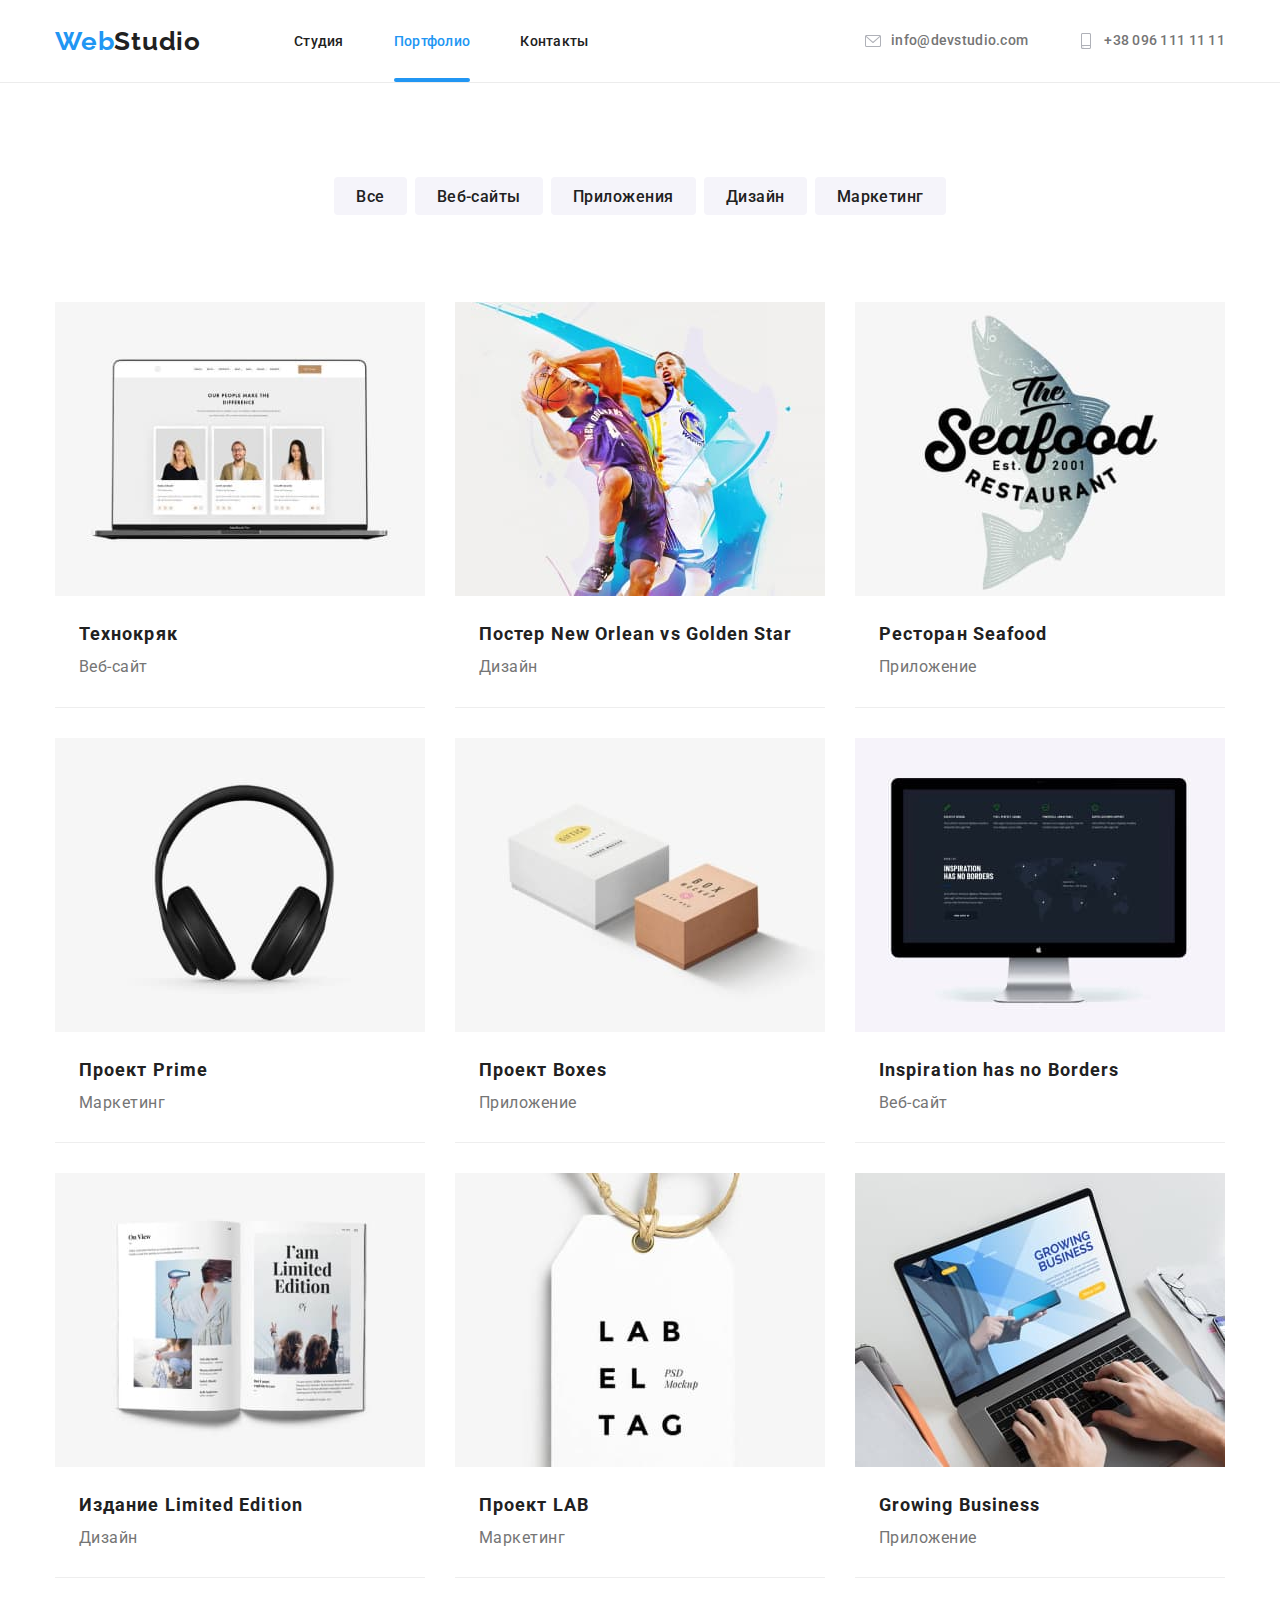
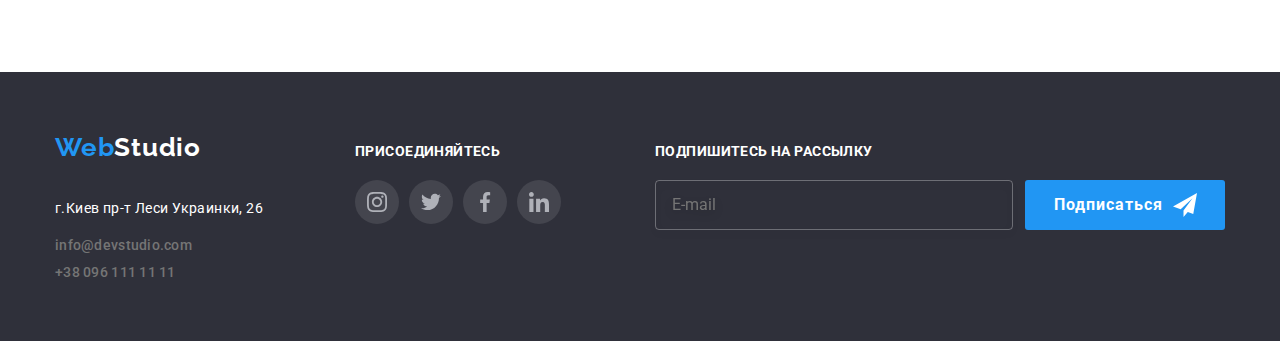
==== commit 19616399: "footer flex-basis & checkbox corr" ====
--- a/portfolio.html
+++ b/portfolio.html
@@ -220,7 +220,6 @@
   <!-- ==========FOOTER============== -->
 <footer class="footer">
   <div class="container">
-    <div class="footer-wrapper">
 
       <div class="address-block">
         <a class="footer-logo link" href="./index.html"><span class="accent-logo">Web</span>Studio</a>
@@ -281,7 +280,6 @@
         </form>
       </div>
 
-    </div>
   </div>
 </footer>
 </body>
--- a/css/styles.css
+++ b/css/styles.css
@@ -226,11 +226,9 @@
 .contacts-nav-icon {
   display: inline-block;
   width: 16px;
-  height: 12px;
+  height: 16px;
   fill: var(--basic-icon-color);
   margin-right: 10px;
-  margin-top: 3px;
-  margin-bottom: 2px;
 }
 
 /* ======end of HEADER CONTACTS-NAV======= */
@@ -425,15 +423,7 @@
   border-radius: 4px;
 }
 /* ======MODAL-CHECKBOX======== */
-.license-checkbox-text {
-  display: inline-block;
-  font-weight: 400;
-  font-size: 14px;
-  line-height: 1.71;
-  letter-spacing: 0.03em;
-  color: var(--secondary-text-color);
-  margin-left: 8px;
-}
+
 .license-contract-link {
   font-weight: 400;
   font-size: 14px;
@@ -447,14 +437,22 @@
 .license-contract-link:focus {
   outline: 2px solid var(--accent-color);
 }
-.checkbox-area {
+.license-checkbox-text {
   position: relative;
+  display: inline-block;
   margin-top: 20px;
   margin-bottom: 30px;
-}
-
-.checkbox-area::before {
-  margin-left: 15px;
+  font-weight: 400;
+  font-size: 14px;
+  line-height: 1.71;
+  letter-spacing: 0.03em;
+  color: var(--secondary-text-color);
+  margin-left: 8px;
+  padding-left: auto;
+  padding-right: auto;
+  cursor: pointer;
+}
+.license-checkbox-text::before {
   content: "";
   display: inline-block;
   box-sizing: border-box;
@@ -463,27 +461,29 @@
   background-color: white;
   border: 2px solid black;
   border-radius: 2px;
-}
-
+  outline: 4px solid transparent;
+  transition: border 250ms cubic-bezier(0.4, 0, 0.2, 1);
+}
+.checkbox:checked .license-checkbox-text::before {
+  border: 2px solid white;
+  outline: 4px solid transparent;
+}
 .check-box-icon {
   position: absolute;
-  top: 2px;
-  left: 14px;
+  top: 10px;
+  transform: translateY(-50%);
   display: block;
   width: 16px;
   height: 15px;
   z-index: 6;
-  /* opacity: 0; */
-}
-
-.license-checkbox:checked + .check-box-icon {
+  opacity: 0;
+  transition: opacity 250ms cubic-bezier(0.4, 0, 0.2, 1);
+}
+.checkbox:checked .check-box-icon {
   opacity: 1;
 }
-.license-checkbox:checked + .checkbox-area::before {
-  border-color: white;
-}
-
-/* подмена чекбокса не работает, не связан before */
+
+/* подмена чекбокса не работает */
 
 /* ======SUBMIT-BUTTON====== */
 .modal-form-button {
@@ -727,12 +727,16 @@
   padding-top: 60px;
   padding-bottom: 60px;
 }
-.footer-wrapper {
+.footer .container {
   display: flex;
 }
 /* .address-block, .join-block {width: calc()}; */
 
 /* ==== ADDRESS-LINKS-BLOCK========= */
+.address-block {
+  flex-basis: calc((50% - 45px) / 2);
+  margin-right: 30px;
+}
 .footer-address {
   display: inline-block;
   color: var(--white-color);
@@ -766,6 +770,8 @@
 /* =========JOIN-BLOCK=========== */
 .join-block {
   display: flex;
+  flex-basis: calc((50% - 45px) / 2);
+  margin-right: 30px;
   flex-direction: column;
 }
 .join-block-slogan,
@@ -777,14 +783,10 @@
   letter-spacing: 0.03em;
   text-transform: uppercase;
   color: var(--white-color);
-  margin-left: 70px;
   margin-bottom: 20px;
   margin-top: 12px;
 }
 
-.join-block .social-links-list {
-  margin-left: 70px;
-}
 .social-links-link {
   background: rgba(255, 255, 255, 0.1);
 }
@@ -798,7 +800,7 @@
 
 /* ============SUBSCRIBE-BLOCK-FORM============= */
 .subscribe-block {
-  margin-left: 93px;
+  flex-basis: calc(50% - 15px);
 }
 .subscribe-slogan {
   margin: 0;
